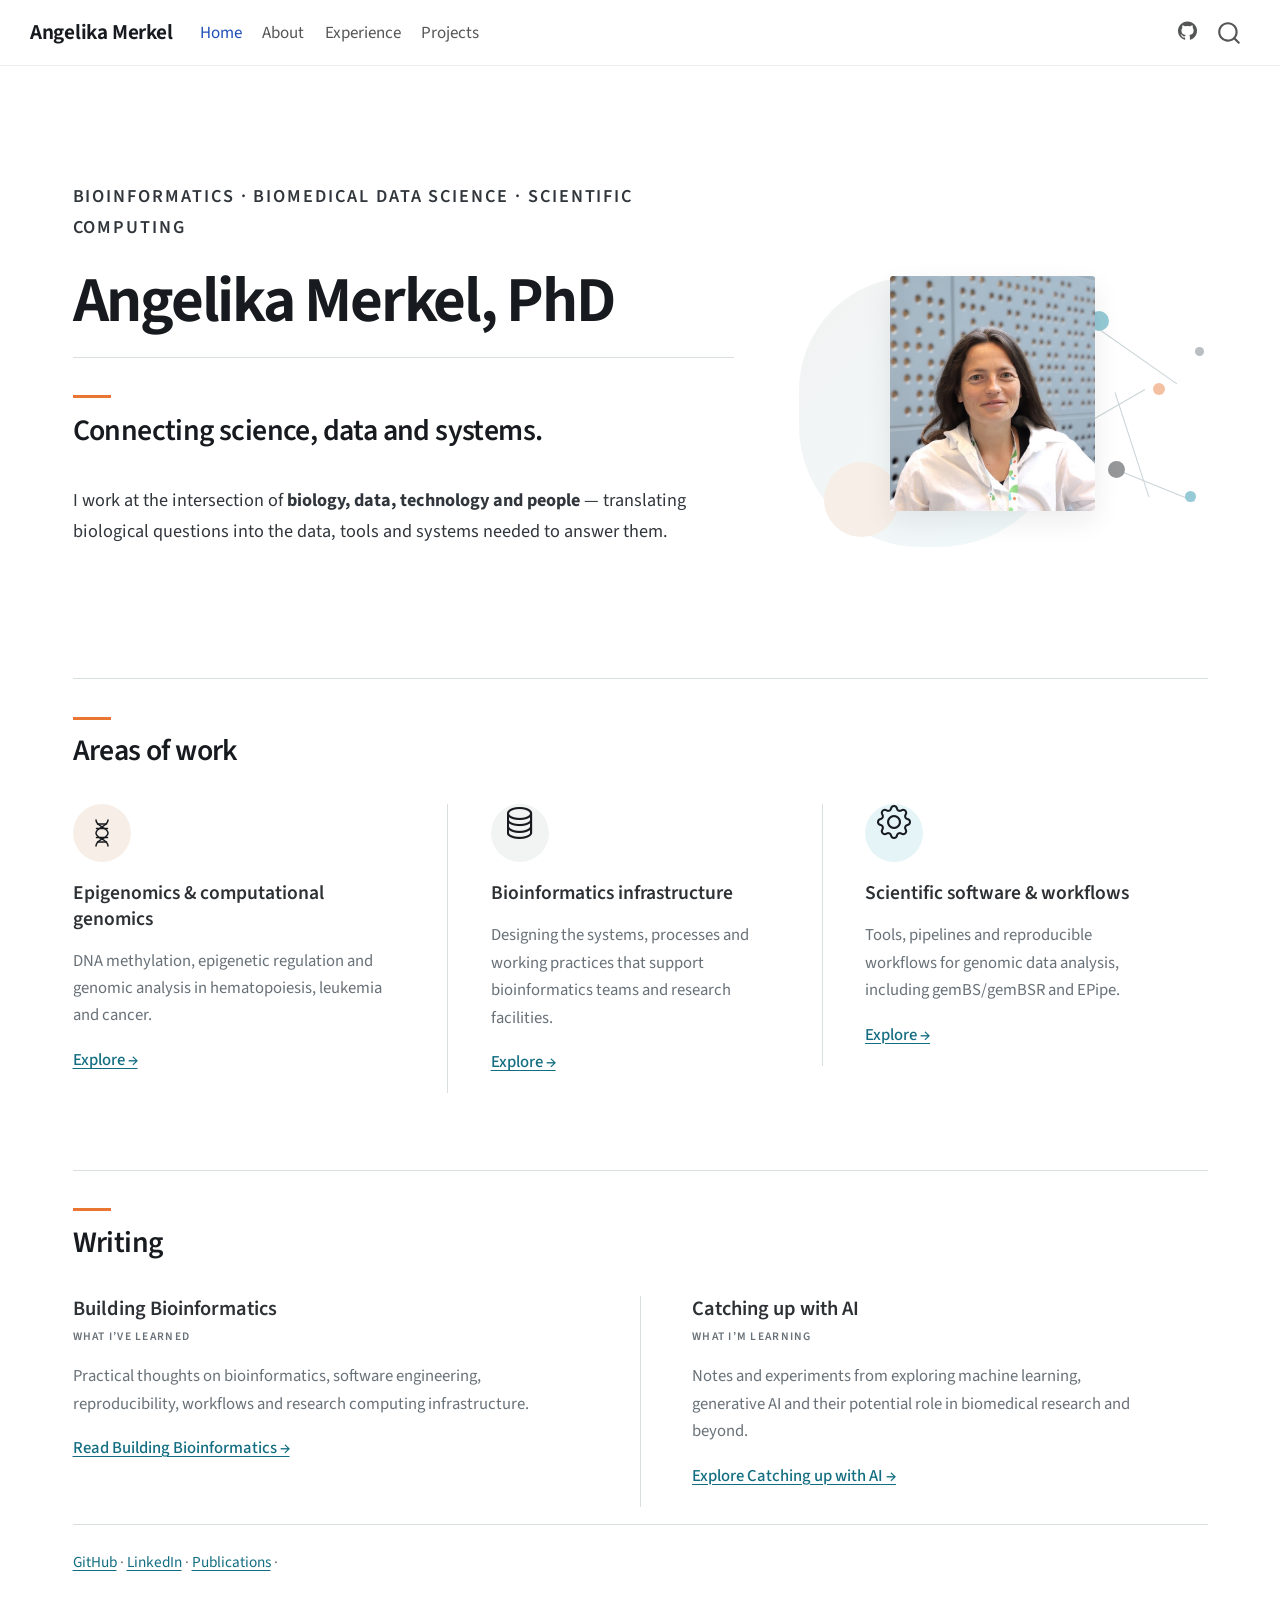
==== docs/index.html @ 3da9b352 "Publish v1.0 of personal website" ====
<!DOCTYPE html>
<html xmlns="http://www.w3.org/1999/xhtml" lang="en" xml:lang="en"><head>

<meta charset="utf-8">
<meta name="generator" content="quarto-1.7.32">

<meta name="viewport" content="width=device-width, initial-scale=1.0, user-scalable=yes">


<title>Angelika Merkel</title>
<style>
code{white-space: pre-wrap;}
span.smallcaps{font-variant: small-caps;}
div.columns{display: flex; gap: min(4vw, 1.5em);}
div.column{flex: auto; overflow-x: auto;}
div.hanging-indent{margin-left: 1.5em; text-indent: -1.5em;}
ul.task-list{list-style: none;}
ul.task-list li input[type="checkbox"] {
  width: 0.8em;
  margin: 0 0.8em 0.2em -1em; /* quarto-specific, see https://github.com/quarto-dev/quarto-cli/issues/4556 */ 
  vertical-align: middle;
}
</style>


<script src="site_libs/quarto-nav/quarto-nav.js"></script>
<script src="site_libs/quarto-nav/headroom.min.js"></script>
<script src="site_libs/clipboard/clipboard.min.js"></script>
<script src="site_libs/quarto-search/autocomplete.umd.js"></script>
<script src="site_libs/quarto-search/fuse.min.js"></script>
<script src="site_libs/quarto-search/quarto-search.js"></script>
<meta name="quarto:offset" content="./">
<script src="site_libs/quarto-html/quarto.js" type="module"></script>
<script src="site_libs/quarto-html/tabsets/tabsets.js" type="module"></script>
<script src="site_libs/quarto-html/popper.min.js"></script>
<script src="site_libs/quarto-html/tippy.umd.min.js"></script>
<script src="site_libs/quarto-html/anchor.min.js"></script>
<link href="site_libs/quarto-html/tippy.css" rel="stylesheet">
<link href="site_libs/quarto-html/quarto-syntax-highlighting-37eea08aefeeee20ff55810ff984fec1.css" rel="stylesheet" id="quarto-text-highlighting-styles">
<script src="site_libs/bootstrap/bootstrap.min.js"></script>
<link href="site_libs/bootstrap/bootstrap-icons.css" rel="stylesheet">
<link href="site_libs/bootstrap/bootstrap-92d2792728d3f4bf89524dcc0433e7d3.min.css" rel="stylesheet" append-hash="true" id="quarto-bootstrap" data-mode="light">
<script id="quarto-search-options" type="application/json">{
  "location": "navbar",
  "copy-button": false,
  "collapse-after": 3,
  "panel-placement": "end",
  "type": "overlay",
  "limit": 50,
  "keyboard-shortcut": [
    "f",
    "/",
    "s"
  ],
  "show-item-context": false,
  "language": {
    "search-no-results-text": "No results",
    "search-matching-documents-text": "matching documents",
    "search-copy-link-title": "Copy link to search",
    "search-hide-matches-text": "Hide additional matches",
    "search-more-match-text": "more match in this document",
    "search-more-matches-text": "more matches in this document",
    "search-clear-button-title": "Clear",
    "search-text-placeholder": "",
    "search-detached-cancel-button-title": "Cancel",
    "search-submit-button-title": "Submit",
    "search-label": "Search"
  }
}</script>
<link rel="stylesheet" href="https://cdn.jsdelivr.net/npm/bootstrap-icons@1.11.3/font/bootstrap-icons.min.css">


<link rel="stylesheet" href="assets/styles.css">
</head>

<body class="nav-fixed quarto-light">

<div id="quarto-search-results"></div>
  <header id="quarto-header" class="headroom fixed-top">
    <nav class="navbar navbar-expand-lg " data-bs-theme="dark">
      <div class="navbar-container container-fluid">
      <div class="navbar-brand-container mx-auto">
    <a class="navbar-brand" href="./index.html">
    <span class="navbar-title">Angelika Merkel</span>
    </a>
  </div>
            <div id="quarto-search" class="" title="Search"></div>
          <button class="navbar-toggler" type="button" data-bs-toggle="collapse" data-bs-target="#navbarCollapse" aria-controls="navbarCollapse" role="menu" aria-expanded="false" aria-label="Toggle navigation" onclick="if (window.quartoToggleHeadroom) { window.quartoToggleHeadroom(); }">
  <span class="navbar-toggler-icon"></span>
</button>
          <div class="collapse navbar-collapse" id="navbarCollapse">
            <ul class="navbar-nav navbar-nav-scroll me-auto">
  <li class="nav-item">
    <a class="nav-link active" href="./index.html" aria-current="page"> 
<span class="menu-text">Home</span></a>
  </li>  
  <li class="nav-item">
    <a class="nav-link" href="./about.html"> 
<span class="menu-text">About</span></a>
  </li>  
  <li class="nav-item">
    <a class="nav-link" href="./experience.html"> 
<span class="menu-text">Experience</span></a>
  </li>  
  <li class="nav-item">
    <a class="nav-link" href="./projects.html"> 
<span class="menu-text">Projects</span></a>
  </li>  
</ul>
            <ul class="navbar-nav navbar-nav-scroll ms-auto">
  <li class="nav-item compact">
    <a class="nav-link" href="https://github.com/angemerkel"> <i class="bi bi-github" role="img" aria-label="GitHub">
</i> 
<span class="menu-text"></span></a>
  </li>  
</ul>
          </div> <!-- /navcollapse -->
            <div class="quarto-navbar-tools">
</div>
      </div> <!-- /container-fluid -->
    </nav>
</header>
<!-- content -->
<div id="quarto-content" class="quarto-container page-columns page-rows-contents page-layout-full page-navbar">
<!-- sidebar -->
<!-- margin-sidebar -->
    
<!-- main -->
<main class="content page-columns page-full column-body" id="quarto-document-content"><header id="title-block-header" class="quarto-title-block"></header>




<div class="column-page">
<div class="hero">
<div class="hero-content">
<div class="hero-eyebrow">
<p>BIOINFORMATICS · BIOMEDICAL DATA SCIENCE · SCIENTIFIC COMPUTING</p>
</div>
<section id="angelika-merkel-phd" class="level1">
<h1>Angelika Merkel, PhD</h1>
<section id="connecting-science-data-and-systems." class="level2">
<h2 class="anchored" data-anchor-id="connecting-science-data-and-systems.">Connecting science, data and systems.</h2>
<p>I work at the intersection of <strong>biology, data, technology and people</strong> — translating biological questions into the data, tools and systems needed to answer them.</p>
</section>
</section>
</div>
<div class="hero-visual">
<p><img src="assets/portrait.jpg" class="hero-portrait" alt="Portrait of Angelika Merkel"></p>
<div class="network-visual" aria-hidden="true">
<p><span class="network-line line-1"></span> <span class="network-line line-2"></span> <span class="network-line line-3"></span> <span class="network-line line-4"></span></p>
<p><span class="network-node node-1"></span> <span class="network-node node-2"></span> <span class="network-node node-3"></span> <span class="network-node node-4"></span> <span class="network-node node-5"></span> <span class="network-node node-6"></span></p>
</div>
</div>
</div>
<section id="areas-of-work" class="level2">
<h2 class="anchored" data-anchor-id="areas-of-work">Areas of work</h2>
<div class="columns">
<div class="column area-of-work area-science" style="width:33%;">
<div class="area-icon">
<svg viewbox="0 0 64 64" aria-hidden="true">
<path d="M20 6 C20 20, 44 20, 44 32 C44 44, 20 44, 20 58"></path> <path d="M44 6 C44 20, 20 20, 20 32 C20 44, 44 44, 44 58"></path> <line x1="23" y1="14" x2="41" y2="14"></line> <line x1="21" y1="23" x2="43" y2="23"></line> <line x1="21" y1="41" x2="43" y2="41"></line> <line x1="23" y1="50" x2="41" y2="50"></line>
</svg>
</div>
<section id="epigenomics-computational-genomics" class="level3">
<h3 class="anchored" data-anchor-id="epigenomics-computational-genomics">Epigenomics &amp; computational genomics</h3>
<p>DNA methylation, epigenetic regulation and genomic analysis in hematopoiesis, leukemia and cancer.</p>
<p><a href="./projects.html">Explore →</a></p>
</section>
</div><div class="column area-of-work area-data" style="width:33%;">
<div class="area-icon">
<p><i class="bi bi-database" aria-hidden="true"></i></p>
</div>
<section id="bioinformatics-infrastructure" class="level3">
<h3 class="anchored" data-anchor-id="bioinformatics-infrastructure">Bioinformatics infrastructure</h3>
<p>Designing the systems, processes and working practices that support bioinformatics teams and research facilities.</p>
<p><a href="./projects.html">Explore →</a></p>
</section>
</div><div class="column area-of-work area-systems" style="width:33%;">
<div class="area-icon">
<p><i class="bi bi-gear" aria-hidden="true"></i></p>
</div>
<section id="scientific-software-workflows" class="level3">
<h3 class="anchored" data-anchor-id="scientific-software-workflows">Scientific software &amp; workflows</h3>
<p>Tools, pipelines and reproducible workflows for genomic data analysis, including gemBS/gemBSR and EPipe.</p>
<p><a href="./projects.html">Explore →</a></p>
</section>
</div>
</div>
</section>
<section id="writing" class="level2">
<h2 class="anchored" data-anchor-id="writing">Writing</h2>
<div class="columns">
<div class="column writing-item" style="width:50%;">
<section id="building-bioinformatics" class="level3">
<h3 class="anchored" data-anchor-id="building-bioinformatics">Building Bioinformatics</h3>
<p><span class="writing-label">WHAT I’VE LEARNED</span></p>
<p>Practical thoughts on bioinformatics, software engineering, reproducibility, workflows and research computing infrastructure.</p>
<p><a href="https://angemerkel.github.io/building-bioinformatics/">Read Building Bioinformatics →</a></p>
</section>
</div><div class="column writing-item" style="width:50%;">
<section id="catching-up-with-ai" class="level3">
<h3 class="anchored" data-anchor-id="catching-up-with-ai">Catching up with AI</h3>
<p><span class="writing-label">WHAT I’M LEARNING</span></p>
<p>Notes and experiments from exploring machine learning, generative AI and their potential role in biomedical research and beyond.</p>
<p><a href="https://angemerkel.github.io/catching-up-with-ai/">Explore Catching up with AI →</a></p>
</section>
</div>
</div>
<div class="site-links">
<p><a href="https://github.com/angemerkel">GitHub</a> · <a href="https://www.linkedin.com/in/angelika-merkel-05813085/">LinkedIn</a> · <a href="https://orcid.org/0000-0001-5164-6803">Publications</a> ·</p>
</div>
</section>
</div>



</main> <!-- /main -->
<script id="quarto-html-after-body" type="application/javascript">
  window.document.addEventListener("DOMContentLoaded", function (event) {
    const icon = "";
    const anchorJS = new window.AnchorJS();
    anchorJS.options = {
      placement: 'right',
      icon: icon
    };
    anchorJS.add('.anchored');
    const isCodeAnnotation = (el) => {
      for (const clz of el.classList) {
        if (clz.startsWith('code-annotation-')) {                     
          return true;
        }
      }
      return false;
    }
    const onCopySuccess = function(e) {
      // button target
      const button = e.trigger;
      // don't keep focus
      button.blur();
      // flash "checked"
      button.classList.add('code-copy-button-checked');
      var currentTitle = button.getAttribute("title");
      button.setAttribute("title", "Copied!");
      let tooltip;
      if (window.bootstrap) {
        button.setAttribute("data-bs-toggle", "tooltip");
        button.setAttribute("data-bs-placement", "left");
        button.setAttribute("data-bs-title", "Copied!");
        tooltip = new bootstrap.Tooltip(button, 
          { trigger: "manual", 
            customClass: "code-copy-button-tooltip",
            offset: [0, -8]});
        tooltip.show();    
      }
      setTimeout(function() {
        if (tooltip) {
          tooltip.hide();
          button.removeAttribute("data-bs-title");
          button.removeAttribute("data-bs-toggle");
          button.removeAttribute("data-bs-placement");
        }
        button.setAttribute("title", currentTitle);
        button.classList.remove('code-copy-button-checked');
      }, 1000);
      // clear code selection
      e.clearSelection();
    }
    const getTextToCopy = function(trigger) {
        const codeEl = trigger.previousElementSibling.cloneNode(true);
        for (const childEl of codeEl.children) {
          if (isCodeAnnotation(childEl)) {
            childEl.remove();
          }
        }
        return codeEl.innerText;
    }
    const clipboard = new window.ClipboardJS('.code-copy-button:not([data-in-quarto-modal])', {
      text: getTextToCopy
    });
    clipboard.on('success', onCopySuccess);
    if (window.document.getElementById('quarto-embedded-source-code-modal')) {
      const clipboardModal = new window.ClipboardJS('.code-copy-button[data-in-quarto-modal]', {
        text: getTextToCopy,
        container: window.document.getElementById('quarto-embedded-source-code-modal')
      });
      clipboardModal.on('success', onCopySuccess);
    }
      var localhostRegex = new RegExp(/^(?:http|https):\/\/localhost\:?[0-9]*\//);
      var mailtoRegex = new RegExp(/^mailto:/);
        var filterRegex = new RegExp('/' + window.location.host + '/');
      var isInternal = (href) => {
          return filterRegex.test(href) || localhostRegex.test(href) || mailtoRegex.test(href);
      }
      // Inspect non-navigation links and adorn them if external
     var links = window.document.querySelectorAll('a[href]:not(.nav-link):not(.navbar-brand):not(.toc-action):not(.sidebar-link):not(.sidebar-item-toggle):not(.pagination-link):not(.no-external):not([aria-hidden]):not(.dropdown-item):not(.quarto-navigation-tool):not(.about-link)');
      for (var i=0; i<links.length; i++) {
        const link = links[i];
        if (!isInternal(link.href)) {
          // undo the damage that might have been done by quarto-nav.js in the case of
          // links that we want to consider external
          if (link.dataset.originalHref !== undefined) {
            link.href = link.dataset.originalHref;
          }
        }
      }
    function tippyHover(el, contentFn, onTriggerFn, onUntriggerFn) {
      const config = {
        allowHTML: true,
        maxWidth: 500,
        delay: 100,
        arrow: false,
        appendTo: function(el) {
            return el.parentElement;
        },
        interactive: true,
        interactiveBorder: 10,
        theme: 'quarto',
        placement: 'bottom-start',
      };
      if (contentFn) {
        config.content = contentFn;
      }
      if (onTriggerFn) {
        config.onTrigger = onTriggerFn;
      }
      if (onUntriggerFn) {
        config.onUntrigger = onUntriggerFn;
      }
      window.tippy(el, config); 
    }
    const noterefs = window.document.querySelectorAll('a[role="doc-noteref"]');
    for (var i=0; i<noterefs.length; i++) {
      const ref = noterefs[i];
      tippyHover(ref, function() {
        // use id or data attribute instead here
        let href = ref.getAttribute('data-footnote-href') || ref.getAttribute('href');
        try { href = new URL(href).hash; } catch {}
        const id = href.replace(/^#\/?/, "");
        const note = window.document.getElementById(id);
        if (note) {
          return note.innerHTML;
        } else {
          return "";
        }
      });
    }
    const xrefs = window.document.querySelectorAll('a.quarto-xref');
    const processXRef = (id, note) => {
      // Strip column container classes
      const stripColumnClz = (el) => {
        el.classList.remove("page-full", "page-columns");
        if (el.children) {
          for (const child of el.children) {
            stripColumnClz(child);
          }
        }
      }
      stripColumnClz(note)
      if (id === null || id.startsWith('sec-')) {
        // Special case sections, only their first couple elements
        const container = document.createElement("div");
        if (note.children && note.children.length > 2) {
          container.appendChild(note.children[0].cloneNode(true));
          for (let i = 1; i < note.children.length; i++) {
            const child = note.children[i];
            if (child.tagName === "P" && child.innerText === "") {
              continue;
            } else {
              container.appendChild(child.cloneNode(true));
              break;
            }
          }
          if (window.Quarto?.typesetMath) {
            window.Quarto.typesetMath(container);
          }
          return container.innerHTML
        } else {
          if (window.Quarto?.typesetMath) {
            window.Quarto.typesetMath(note);
          }
          return note.innerHTML;
        }
      } else {
        // Remove any anchor links if they are present
        const anchorLink = note.querySelector('a.anchorjs-link');
        if (anchorLink) {
          anchorLink.remove();
        }
        if (window.Quarto?.typesetMath) {
          window.Quarto.typesetMath(note);
        }
        if (note.classList.contains("callout")) {
          return note.outerHTML;
        } else {
          return note.innerHTML;
        }
      }
    }
    for (var i=0; i<xrefs.length; i++) {
      const xref = xrefs[i];
      tippyHover(xref, undefined, function(instance) {
        instance.disable();
        let url = xref.getAttribute('href');
        let hash = undefined; 
        if (url.startsWith('#')) {
          hash = url;
        } else {
          try { hash = new URL(url).hash; } catch {}
        }
        if (hash) {
          const id = hash.replace(/^#\/?/, "");
          const note = window.document.getElementById(id);
          if (note !== null) {
            try {
              const html = processXRef(id, note.cloneNode(true));
              instance.setContent(html);
            } finally {
              instance.enable();
              instance.show();
            }
          } else {
            // See if we can fetch this
            fetch(url.split('#')[0])
            .then(res => res.text())
            .then(html => {
              const parser = new DOMParser();
              const htmlDoc = parser.parseFromString(html, "text/html");
              const note = htmlDoc.getElementById(id);
              if (note !== null) {
                const html = processXRef(id, note);
                instance.setContent(html);
              } 
            }).finally(() => {
              instance.enable();
              instance.show();
            });
          }
        } else {
          // See if we can fetch a full url (with no hash to target)
          // This is a special case and we should probably do some content thinning / targeting
          fetch(url)
          .then(res => res.text())
          .then(html => {
            const parser = new DOMParser();
            const htmlDoc = parser.parseFromString(html, "text/html");
            const note = htmlDoc.querySelector('main.content');
            if (note !== null) {
              // This should only happen for chapter cross references
              // (since there is no id in the URL)
              // remove the first header
              if (note.children.length > 0 && note.children[0].tagName === "HEADER") {
                note.children[0].remove();
              }
              const html = processXRef(null, note);
              instance.setContent(html);
            } 
          }).finally(() => {
            instance.enable();
            instance.show();
          });
        }
      }, function(instance) {
      });
    }
        let selectedAnnoteEl;
        const selectorForAnnotation = ( cell, annotation) => {
          let cellAttr = 'data-code-cell="' + cell + '"';
          let lineAttr = 'data-code-annotation="' +  annotation + '"';
          const selector = 'span[' + cellAttr + '][' + lineAttr + ']';
          return selector;
        }
        const selectCodeLines = (annoteEl) => {
          const doc = window.document;
          const targetCell = annoteEl.getAttribute("data-target-cell");
          const targetAnnotation = annoteEl.getAttribute("data-target-annotation");
          const annoteSpan = window.document.querySelector(selectorForAnnotation(targetCell, targetAnnotation));
          const lines = annoteSpan.getAttribute("data-code-lines").split(",");
          const lineIds = lines.map((line) => {
            return targetCell + "-" + line;
          })
          let top = null;
          let height = null;
          let parent = null;
          if (lineIds.length > 0) {
              //compute the position of the single el (top and bottom and make a div)
              const el = window.document.getElementById(lineIds[0]);
              top = el.offsetTop;
              height = el.offsetHeight;
              parent = el.parentElement.parentElement;
            if (lineIds.length > 1) {
              const lastEl = window.document.getElementById(lineIds[lineIds.length - 1]);
              const bottom = lastEl.offsetTop + lastEl.offsetHeight;
              height = bottom - top;
            }
            if (top !== null && height !== null && parent !== null) {
              // cook up a div (if necessary) and position it 
              let div = window.document.getElementById("code-annotation-line-highlight");
              if (div === null) {
                div = window.document.createElement("div");
                div.setAttribute("id", "code-annotation-line-highlight");
                div.style.position = 'absolute';
                parent.appendChild(div);
              }
              div.style.top = top - 2 + "px";
              div.style.height = height + 4 + "px";
              div.style.left = 0;
              let gutterDiv = window.document.getElementById("code-annotation-line-highlight-gutter");
              if (gutterDiv === null) {
                gutterDiv = window.document.createElement("div");
                gutterDiv.setAttribute("id", "code-annotation-line-highlight-gutter");
                gutterDiv.style.position = 'absolute';
                const codeCell = window.document.getElementById(targetCell);
                const gutter = codeCell.querySelector('.code-annotation-gutter');
                gutter.appendChild(gutterDiv);
              }
              gutterDiv.style.top = top - 2 + "px";
              gutterDiv.style.height = height + 4 + "px";
            }
            selectedAnnoteEl = annoteEl;
          }
        };
        const unselectCodeLines = () => {
          const elementsIds = ["code-annotation-line-highlight", "code-annotation-line-highlight-gutter"];
          elementsIds.forEach((elId) => {
            const div = window.document.getElementById(elId);
            if (div) {
              div.remove();
            }
          });
          selectedAnnoteEl = undefined;
        };
          // Handle positioning of the toggle
      window.addEventListener(
        "resize",
        throttle(() => {
          elRect = undefined;
          if (selectedAnnoteEl) {
            selectCodeLines(selectedAnnoteEl);
          }
        }, 10)
      );
      function throttle(fn, ms) {
      let throttle = false;
      let timer;
        return (...args) => {
          if(!throttle) { // first call gets through
              fn.apply(this, args);
              throttle = true;
          } else { // all the others get throttled
              if(timer) clearTimeout(timer); // cancel #2
              timer = setTimeout(() => {
                fn.apply(this, args);
                timer = throttle = false;
              }, ms);
          }
        };
      }
        // Attach click handler to the DT
        const annoteDls = window.document.querySelectorAll('dt[data-target-cell]');
        for (const annoteDlNode of annoteDls) {
          annoteDlNode.addEventListener('click', (event) => {
            const clickedEl = event.target;
            if (clickedEl !== selectedAnnoteEl) {
              unselectCodeLines();
              const activeEl = window.document.querySelector('dt[data-target-cell].code-annotation-active');
              if (activeEl) {
                activeEl.classList.remove('code-annotation-active');
              }
              selectCodeLines(clickedEl);
              clickedEl.classList.add('code-annotation-active');
            } else {
              // Unselect the line
              unselectCodeLines();
              clickedEl.classList.remove('code-annotation-active');
            }
          });
        }
    const findCites = (el) => {
      const parentEl = el.parentElement;
      if (parentEl) {
        const cites = parentEl.dataset.cites;
        if (cites) {
          return {
            el,
            cites: cites.split(' ')
          };
        } else {
          return findCites(el.parentElement)
        }
      } else {
        return undefined;
      }
    };
    var bibliorefs = window.document.querySelectorAll('a[role="doc-biblioref"]');
    for (var i=0; i<bibliorefs.length; i++) {
      const ref = bibliorefs[i];
      const citeInfo = findCites(ref);
      if (citeInfo) {
        tippyHover(citeInfo.el, function() {
          var popup = window.document.createElement('div');
          citeInfo.cites.forEach(function(cite) {
            var citeDiv = window.document.createElement('div');
            citeDiv.classList.add('hanging-indent');
            citeDiv.classList.add('csl-entry');
            var biblioDiv = window.document.getElementById('ref-' + cite);
            if (biblioDiv) {
              citeDiv.innerHTML = biblioDiv.innerHTML;
            }
            popup.appendChild(citeDiv);
          });
          return popup.innerHTML;
        });
      }
    }
  });
  </script>
</div> <!-- /content -->




</body></html>
---- docs/site_libs/quarto-html/tippy.css ----
.tippy-box[data-animation=fade][data-state=hidden]{opacity:0}[data-tippy-root]{max-width:calc(100vw - 10px)}.tippy-box{position:relative;background-color:#333;color:#fff;border-radius:4px;font-size:14px;line-height:1.4;white-space:normal;outline:0;transition-property:transform,visibility,opacity}.tippy-box[data-placement^=top]>.tippy-arrow{bottom:0}.tippy-box[data-placement^=top]>.tippy-arrow:before{bottom:-7px;left:0;border-width:8px 8px 0;border-top-color:initial;transform-origin:center top}.tippy-box[data-placement^=bottom]>.tippy-arrow{top:0}.tippy-box[data-placement^=bottom]>.tippy-arrow:before{top:-7px;left:0;border-width:0 8px 8px;border-bottom-color:initial;transform-origin:center bottom}.tippy-box[data-placement^=left]>.tippy-arrow{right:0}.tippy-box[data-placement^=left]>.tippy-arrow:before{border-width:8px 0 8px 8px;border-left-color:initial;right:-7px;transform-origin:center left}.tippy-box[data-placement^=right]>.tippy-arrow{left:0}.tippy-box[data-placement^=right]>.tippy-arrow:before{left:-7px;border-width:8px 8px 8px 0;border-right-color:initial;transform-origin:center right}.tippy-box[data-inertia][data-state=visible]{transition-timing-function:cubic-bezier(.54,1.5,.38,1.11)}.tippy-arrow{width:16px;height:16px;color:#333}.tippy-arrow:before{content:"";position:absolute;border-color:transparent;border-style:solid}.tippy-content{position:relative;padding:5px 9px;z-index:1}
---- docs/site_libs/quarto-html/quarto-syntax-highlighting-37eea08aefeeee20ff55810ff984fec1.css ----
/* quarto syntax highlight colors */
:root {
  --quarto-hl-ot-color: #003B4F;
  --quarto-hl-at-color: #657422;
  --quarto-hl-ss-color: #20794D;
  --quarto-hl-an-color: #5E5E5E;
  --quarto-hl-fu-color: #4758AB;
  --quarto-hl-st-color: #20794D;
  --quarto-hl-cf-color: #003B4F;
  --quarto-hl-op-color: #5E5E5E;
  --quarto-hl-er-color: #AD0000;
  --quarto-hl-bn-color: #AD0000;
  --quarto-hl-al-color: #AD0000;
  --quarto-hl-va-color: #111111;
  --quarto-hl-bu-color: inherit;
  --quarto-hl-ex-color: inherit;
  --quarto-hl-pp-color: #AD0000;
  --quarto-hl-in-color: #5E5E5E;
  --quarto-hl-vs-color: #20794D;
  --quarto-hl-wa-color: #5E5E5E;
  --quarto-hl-do-color: #5E5E5E;
  --quarto-hl-im-color: #00769E;
  --quarto-hl-ch-color: #20794D;
  --quarto-hl-dt-color: #AD0000;
  --quarto-hl-fl-color: #AD0000;
  --quarto-hl-co-color: #5E5E5E;
  --quarto-hl-cv-color: #5E5E5E;
  --quarto-hl-cn-color: #8f5902;
  --quarto-hl-sc-color: #5E5E5E;
  --quarto-hl-dv-color: #AD0000;
  --quarto-hl-kw-color: #003B4F;
}

/* other quarto variables */
:root {
  --quarto-font-monospace: SFMono-Regular, Menlo, Monaco, Consolas, "Liberation Mono", "Courier New", monospace;
}

/* syntax highlight based on Pandoc's rules */
pre > code.sourceCode > span {
  color: #003B4F;
}

code.sourceCode > span {
  color: #003B4F;
}

div.sourceCode,
div.sourceCode pre.sourceCode {
  color: #003B4F;
}

/* Normal */
code span {
  color: #003B4F;
}

/* Alert */
code span.al {
  color: #AD0000;
  font-style: inherit;
}

/* Annotation */
code span.an {
  color: #5E5E5E;
  font-style: inherit;
}

/* Attribute */
code span.at {
  color: #657422;
  font-style: inherit;
}

/* BaseN */
code span.bn {
  color: #AD0000;
  font-style: inherit;
}

/* BuiltIn */
code span.bu {
  font-style: inherit;
}

/* ControlFlow */
code span.cf {
  color: #003B4F;
  font-weight: bold;
  font-style: inherit;
}

/* Char */
code span.ch {
  color: #20794D;
  font-style: inherit;
}

/* Constant */
code span.cn {
  color: #8f5902;
  font-style: inherit;
}

/* Comment */
code span.co {
  color: #5E5E5E;
  font-style: inherit;
}

/* CommentVar */
code span.cv {
  color: #5E5E5E;
  font-style: italic;
}

/* Documentation */
code span.do {
  color: #5E5E5E;
  font-style: italic;
}

/* DataType */
code span.dt {
  color: #AD0000;
  font-style: inherit;
}

/* DecVal */
code span.dv {
  color: #AD0000;
  font-style: inherit;
}

/* Error */
code span.er {
  color: #AD0000;
  font-style: inherit;
}

/* Extension */
code span.ex {
  font-style: inherit;
}

/* Float */
code span.fl {
  color: #AD0000;
  font-style: inherit;
}

/* Function */
code span.fu {
  color: #4758AB;
  font-style: inherit;
}

/* Import */
code span.im {
  color: #00769E;
  font-style: inherit;
}

/* Information */
code span.in {
  color: #5E5E5E;
  font-style: inherit;
}

/* Keyword */
code span.kw {
  color: #003B4F;
  font-weight: bold;
  font-style: inherit;
}

/* Operator */
code span.op {
  color: #5E5E5E;
  font-style: inherit;
}

/* Other */
code span.ot {
  color: #003B4F;
  font-style: inherit;
}

/* Preprocessor */
code span.pp {
  color: #AD0000;
  font-style: inherit;
}

/* SpecialChar */
code span.sc {
  color: #5E5E5E;
  font-style: inherit;
}

/* SpecialString */
code span.ss {
  color: #20794D;
  font-style: inherit;
}

/* String */
code span.st {
  color: #20794D;
  font-style: inherit;
}

/* Variable */
code span.va {
  color: #111111;
  font-style: inherit;
}

/* VerbatimString */
code span.vs {
  color: #20794D;
  font-style: inherit;
}

/* Warning */
code span.wa {
  color: #5E5E5E;
  font-style: italic;
}

.prevent-inlining {
  content: "</";
}

/*# sourceMappingURL=27d3d809615f7771493d095567f04340.css.map */
---- docs/assets/styles.css ----
/* ============================================================
   Angelika Merkel — Personal website
   ============================================================ */


/* ------------------------------------------------------------
   Colour system
   ------------------------------------------------------------ */

:root {
  --am-black: #171b1f;
  --am-text: #30363b;
  --am-muted: #687178;

  --am-blue: #168ca5;
  --am-blue-dark: #126d80;
  --am-blue-soft: #e5f4f6;

  --am-beige: #e8d3bd;
  --am-beige-soft: #f7efe7;

  --am-grey: #dfe3e5;
  --am-grey-soft: #f2f3f3;

  --am-orange: #e87532;

  --am-line: #d9dee1;
  --am-white: #ffffff;
}


/* ------------------------------------------------------------
   Global
   ------------------------------------------------------------ */

body {
  color: var(--am-text);
  background: var(--am-white);

  font-size: 1rem;
  line-height: 1.65;
}

.column-page {
  max-width: 1180px;

  margin-left: auto;
  margin-right: auto;
}


/* ------------------------------------------------------------
   Links
   ------------------------------------------------------------ */

a {
  color: var(--am-blue-dark);

  text-decoration-thickness: 1px;
  text-underline-offset: 0.18em;
}

a:hover {
  color: var(--am-blue);
}


/* ============================================================
   Hero
   ============================================================ */

.hero {
  display: grid;

  grid-template-columns:
    minmax(0, 1.25fr)
    minmax(300px, 0.75fr);

  gap: 4.5rem;

  align-items: center;

  padding: 4rem 0 3.25rem;
}


/* ------------------------------------------------------------
   Hero text
   ------------------------------------------------------------ */

.hero-content {
  max-width: 700px;
}

.hero-eyebrow {
  color: var(--am-muted);

  font-size: 0.76rem;
  font-weight: 600;
  letter-spacing: 0.15em;

  margin-bottom: 1.5rem;
}

.hero-content h1 {
  color: var(--am-black);

  font-size: clamp(2.7rem, 5vw, 4.3rem);
  font-weight: 650;
  line-height: 1.04;
  letter-spacing: -0.035em;

  margin: 0 0 1.3rem;
}

.hero-content h2 {
  max-width: 650px;

  color: var(--am-text);

  font-size: clamp(1.45rem, 2.4vw, 1.9rem);
  font-weight: 500;
  line-height: 1.3;
  letter-spacing: -0.015em;

  margin: 0 0 1.5rem;
}


/* Orange accent before positioning statement */

.hero-content h2::before {
  content: "";

  display: block;

  width: 32px;
  height: 3px;

  margin-bottom: 0.85rem;

  background: var(--am-orange);
}


.hero-content p {
  max-width: 650px;

  color: var(--am-text);

  font-size: 1.07rem;
  line-height: 1.7;

  margin: 0;
}


/* ============================================================
   Hero portrait and scientific visual
   ============================================================ */

.hero-visual {
  position: relative;

  min-height: 310px;

  display: flex;
  align-items: center;
  justify-content: center;

  transform: translateX(-1rem);
}


/* ------------------------------------------------------------
   Portrait
   ------------------------------------------------------------ */

.hero-portrait {
  position: relative;
  z-index: 3;

  width: 205px;
  height: 235px;

  object-fit: cover;
  object-position: center 32%;

  border-radius: 3px;

  box-shadow:
    0 10px 28px rgba(23, 27, 31, 0.08);
}


/* ------------------------------------------------------------
   Abstract scientific network
   ------------------------------------------------------------ */

.network-visual {
  position: absolute;
  z-index: 1;

  width: 320px;
  height: 300px;

  right: -20px;
  top: 10px;

  opacity: 0.45;
}


/* Network nodes */

.network-node {
  position: absolute;

  width: 14px;
  height: 14px;

  border-radius: 50%;

  background: var(--am-blue);
}

.node-1 {
  top: 18%;
  left: 62%;

  width: 20px;
  height: 20px;

  background: var(--am-blue);
}

.node-2 {
  top: 42%;
  left: 82%;

  width: 12px;
  height: 12px;

  background: var(--am-orange);
}

.node-3 {
  top: 68%;
  left: 68%;

  width: 17px;
  height: 17px;

  background: var(--am-black);
}

.node-4 {
  top: 30%;
  left: 95%;

  width: 9px;
  height: 9px;

  background: var(--am-muted);
}

.node-5 {
  top: 78%;
  left: 92%;

  width: 11px;
  height: 11px;

  background: var(--am-blue);
}

.node-6 {
  top: 56%;
  left: 52%;

  width: 8px;
  height: 8px;

  background: var(--am-muted);
}


/* Network connections */

.network-line {
  position: absolute;

  height: 1px;

  background: #8ca1a8;

  transform-origin: left center;
}

.line-1 {
  width: 100px;

  top: 23%;
  left: 64%;

  transform: rotate(35deg);
}

.line-2 {
  width: 110px;

  top: 45%;
  left: 70%;

  transform: rotate(72deg);
}

.line-3 {
  width: 90px;

  top: 59%;
  left: 55%;

  transform: rotate(-30deg);
}

.line-4 {
  width: 90px;

  top: 70%;
  left: 69%;

  transform: rotate(22deg);
}


/* Soft background shape behind portrait */

.hero-visual::before {
  content: "";

  position: absolute;
  z-index: 0;

  width: 270px;
  height: 270px;

  left: 5px;
  top: 30px;

  border-radius: 45% 55% 52% 48%;

  background:
    linear-gradient(
      135deg,
      var(--am-grey-soft),
      rgba(229, 244, 246, 0.55)
    );
}


/* Small warm accent */

.hero-visual::after {
  content: "";

  position: absolute;
  z-index: 1;

  width: 75px;
  height: 75px;

  left: 30px;
  bottom: 20px;

  border-radius: 50%;

  background: var(--am-beige-soft);
}


/* ============================================================
   Main sections
   ============================================================ */

section.level2 {
  margin-top: 0;
  margin-bottom: 4.5rem;

  padding-top: 2.2rem;

  border-top: 1px solid var(--am-line);
}

section.level2 > h2 {
  color: var(--am-black);

  font-size: 1.75rem;
  font-weight: 600;
  letter-spacing: -0.02em;

  border: 0;

  padding: 0;
  margin: 0 0 2rem;
}


/* Orange section marker */

section.level2 > h2::before {
  content: "";

  display: block;

  width: 38px;
  height: 3px;

  margin-bottom: 0.8rem;

  background: var(--am-orange);
}


/* ============================================================
   Areas of work
   ============================================================ */

.area-of-work {
  min-height: 250px;

  padding-right: 2.5rem;
}

.area-of-work + .area-of-work {
  padding-left: 2.5rem;

  border-left: 1px solid var(--am-line);
}


/* ------------------------------------------------------------
   Area icons
   ------------------------------------------------------------ */

.area-icon {
  width: 58px;
  height: 58px;

  display: flex;
  align-items: center;
  justify-content: center;

  margin-bottom: 1.15rem;

  border-radius: 50%;
}

.area-science .area-icon {
  background: var(--am-beige-soft);
}

.area-data .area-icon {
  background: var(--am-grey-soft);
}

.area-systems .area-icon {
  background: var(--am-blue-soft);
}


/* DNA */

.area-icon svg {
  width: 32px;
  height: 32px;

  fill: none;

  stroke: var(--am-black);
  stroke-width: 3;
  stroke-linecap: round;
  stroke-linejoin: round;
}


/* Bootstrap icons */

.area-icon i {
  color: var(--am-black);

  font-size: 2rem;
  line-height: 1;
}


/* ------------------------------------------------------------
   Area text
   ------------------------------------------------------------ */

.area-of-work h3 {
  color: var(--am-black);

  font-size: 1.15rem;
  font-weight: 600;
  line-height: 1.3;

  margin: 0 0 0.9rem;
}

.area-of-work p {
  color: var(--am-muted);

  font-size: 0.98rem;
  line-height: 1.65;
}

.area-of-work a {
  font-weight: 500;
}


/* ============================================================
   Writing
   ============================================================ */

.writing-item {
  min-height: 180px;

  padding-right: 3rem;
}

.writing-item + .writing-item {
  padding-left: 3rem;

  border-left: 1px solid var(--am-line);
}

.writing-item h3 {
  color: var(--am-black);

  font-size: 1.2rem;
  font-weight: 600;

  margin-top: 0;
  margin-bottom: 0.35rem;
}


/* Quieter secondary label */

.writing-label {
  display: block;

  color: var(--am-muted);

  font-size: 0.68rem;
  font-weight: 600;
  letter-spacing: 0.11em;

  margin-bottom: 0.9rem;
}

.writing-item p {
  color: var(--am-muted);

  font-size: 0.98rem;
  line-height: 1.65;
}

.writing-item a {
  font-weight: 500;
}


/* ============================================================
   Footer
   ============================================================ */

.site-links {
  margin-top: 1rem;

  padding-top: 1.5rem;
  padding-bottom: 2.5rem;

  border-top: 1px solid var(--am-line);

  color: var(--am-muted);

  font-size: 0.9rem;
}


/* ============================================================
   Navbar
   ============================================================ */

.navbar {
  background: rgba(255, 255, 255, 0.97);

  border-bottom: 1px solid #eceeef;
}

.navbar-brand {
  color: var(--am-black);

  font-weight: 650;
  letter-spacing: -0.01em;
}


/* ============================================================
   Tablet
   ============================================================ */

@media (max-width: 900px) {

  .hero {
    grid-template-columns: 1fr;

    gap: 2.5rem;

    padding-top: 3rem;
  }

  .hero-visual {
    min-height: 280px;

    justify-content: flex-start;

    transform: none;
  }

  .hero-portrait {
    margin-left: 2rem;
  }

  .network-visual {
    left: 130px;
    right: auto;
  }
}


/* ============================================================
   Mobile
   ============================================================ */

@media (max-width: 768px) {

  body {
    font-size: 0.98rem;
  }


  /* ----------------------------------------------------------
     Hero
     ---------------------------------------------------------- */

  .hero {
    padding: 2.5rem 0 3rem;
  }

  .hero-eyebrow {
    font-size: 0.68rem;
    letter-spacing: 0.12em;

    margin-bottom: 1.1rem;
  }

  .hero-content h1 {
    font-size: 2.6rem;
  }

  .hero-content h2 {
    font-size: 1.4rem;
  }

  .hero-content p {
    font-size: 1rem;
  }

  .hero-visual {
    min-height: 250px;
  }

  .hero-portrait {
    width: 170px;
    height: 195px;

    margin-left: 0;
  }

  .network-visual {
    width: 260px;
    height: 240px;

    left: 80px;

    opacity: 0.3;
  }


  /* ----------------------------------------------------------
     Sections
     ---------------------------------------------------------- */

  section.level2 {
    margin-bottom: 3.5rem;

    padding-top: 1.8rem;
  }

  section.level2 > h2 {
    font-size: 1.5rem;

    margin-bottom: 1.5rem;
  }


  /* ----------------------------------------------------------
     Areas of work
     ---------------------------------------------------------- */

  .area-of-work {
    min-height: auto;

    padding: 0;

    margin-bottom: 2.5rem;
  }

  .area-of-work + .area-of-work {
    padding-left: 0;

    border-left: 0;
  }


  /* ----------------------------------------------------------
     Writing
     ---------------------------------------------------------- */

  .writing-item {
    min-height: auto;

    padding: 0;

    margin-bottom: 2.5rem;
  }

  .writing-item + .writing-item {
    padding-left: 0;

    border-left: 0;
  }


  /* ----------------------------------------------------------
     Footer
     ---------------------------------------------------------- */

  .site-links {
    padding-bottom: 2rem;
  }
}
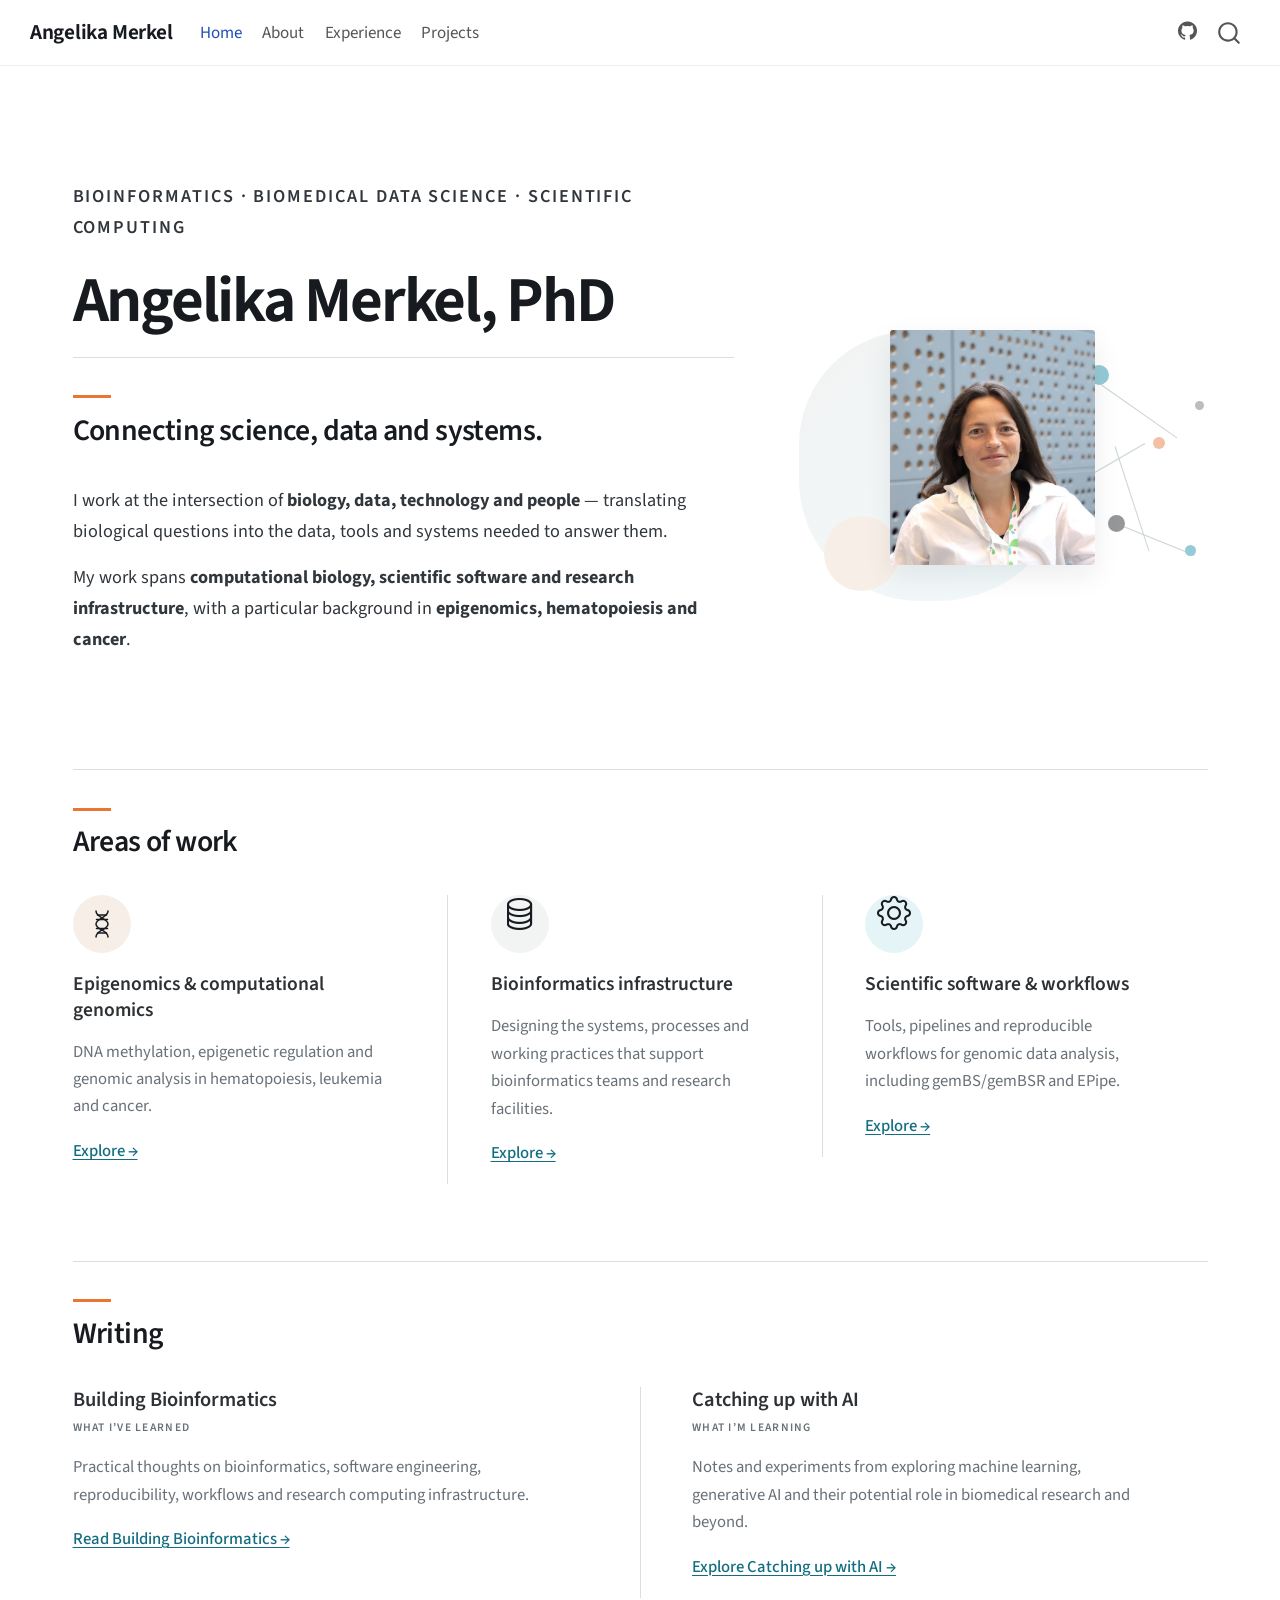
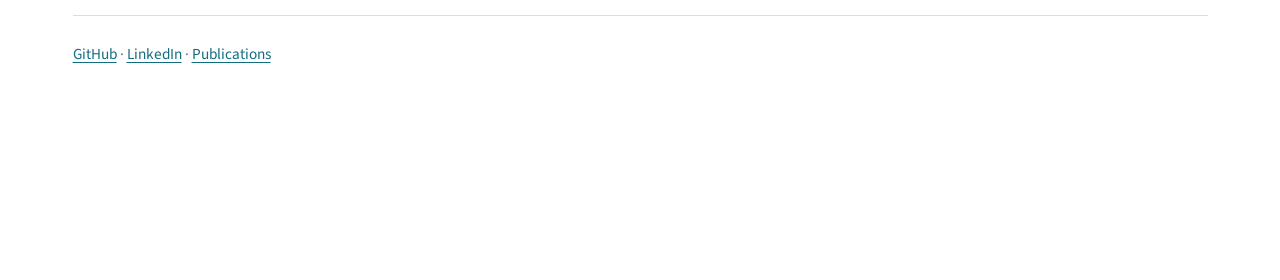
==== commit 01fd89df: "minor text and layout updates to index and about" ====
--- a/docs/index.html
+++ b/docs/index.html
@@ -142,6 +142,7 @@
 <section id="connecting-science-data-and-systems." class="level2">
 <h2 class="anchored" data-anchor-id="connecting-science-data-and-systems.">Connecting science, data and systems.</h2>
 <p>I work at the intersection of <strong>biology, data, technology and people</strong> — translating biological questions into the data, tools and systems needed to answer them.</p>
+<p>My work spans <strong>computational biology, scientific software and research infrastructure</strong>, with a particular background in <strong>epigenomics, hematopoiesis and cancer</strong>.</p>
 </section>
 </section>
 </div>
@@ -208,7 +209,7 @@
 </div>
 </div>
 <div class="site-links">
-<p><a href="https://github.com/angemerkel">GitHub</a> · <a href="https://www.linkedin.com/in/angelika-merkel-05813085/">LinkedIn</a> · <a href="https://orcid.org/0000-0001-5164-6803">Publications</a> ·</p>
+<p><a href="https://github.com/angemerkel">GitHub</a> · <a href="https://www.linkedin.com/in/angelika-merkel-05813085/">LinkedIn</a> · <a href="https://orcid.org/0000-0001-5164-6803">Publications</a></p>
 </div>
 </section>
 </div>
--- a/docs/assets/styles.css
+++ b/docs/assets/styles.css
@@ -80,7 +80,7 @@
 
   align-items: center;
 
-  padding: 4rem 0 3.25rem;
+  padding: 4rem 0 2.25rem;
 }
 
 
@@ -142,7 +142,6 @@
   background: var(--am-orange);
 }
 
-
 .hero-content p {
   max-width: 650px;
 
@@ -152,6 +151,13 @@
   line-height: 1.7;
 
   margin: 0;
+}
+
+
+/* Space between hero paragraphs */
+
+.hero-content p + p {
+  margin-top: 0.9rem;
 }
 
 
@@ -658,7 +664,11 @@
      ---------------------------------------------------------- */
 
   .hero {
-    padding: 2.5rem 0 3rem;
+    grid-template-columns: 1fr;
+
+    gap: 2rem;
+
+    padding: 2.5rem 0 2.25rem;
   }
 
   .hero-eyebrow {
@@ -763,4 +773,316 @@
   .site-links {
     padding-bottom: 2rem;
   }
+}
+
+
+/* ============================================================
+   About page
+   ============================================================ */
+
+.about-page {
+  max-width: 920px;
+  margin-left: auto;
+  margin-right: auto;
+}
+
+
+/* Page title */
+
+.about-page > h1 {
+  margin: 3rem 0 1.5rem;
+  color: var(--am-black);
+  font-size: 2.5rem;
+  font-weight: 650;
+  letter-spacing: -0.03em;
+}
+
+
+/* Introduction */
+
+.about-page > p {
+  margin-top: 0;
+  margin-bottom: 1.25rem;
+  line-height: 1.75;
+}
+
+
+/* Sections */
+
+.about-page section.level2 {
+  margin: 2.8rem 0 0;
+  padding-top: 1.8rem;
+  border-top: 1px solid var(--am-line);
+}
+
+.about-page section.level2 > h2 {
+  margin: 0 0 1.5rem;
+  font-size: 1.45rem;
+}
+
+
+/* Text within sections */
+
+.about-page section.level2 p {
+  margin-top: 0;
+  margin-bottom: 1.15rem;
+  line-height: 1.75;
+}
+
+.about-page section.level2 p:last-child {
+  margin-bottom: 0;
+}
+
+
+/* ============================================================
+   Experience page
+   ============================================================ */
+
+.experience-page {
+  max-width: 920px;
+  margin-left: auto;
+  margin-right: auto;
+}
+
+.experience-page > h1 {
+  margin-top: 3rem;
+  margin-bottom: 1.5rem;
+  color: var(--am-black);
+  font-size: 2.5rem;
+  font-weight: 650;
+  letter-spacing: -0.03em;
+}
+
+.experience-page > p {
+  font-size: 1.05rem;
+  line-height: 1.75;
+  margin-bottom: 3rem;
+}
+
+.experience-page section.level2 {
+  margin-bottom: 3.4rem;
+  padding-top: 1.8rem;
+}
+
+.experience-page section.level2 > h2 {
+  font-size: 1.45rem;
+  margin-bottom: 2rem;
+}
+
+.experience-entry {
+  position: relative;
+  margin-bottom: 3rem;
+  padding-left: 115px;
+}
+
+.experience-entry:last-child {
+  margin-bottom: 0;
+}
+
+.experience-period {
+  position: absolute;
+  left: 0;
+  top: 0.15rem;
+  width: 90px;
+  color: var(--am-muted);
+  font-size: 0.82rem;
+  font-weight: 600;
+  letter-spacing: 0.04em;
+}
+
+.experience-entry h3 {
+  margin-top: 0;
+  margin-bottom: 0.25rem;
+  color: var(--am-black);
+  font-size: 1.15rem;
+  font-weight: 600;
+}
+
+.experience-entry h3 + p {
+  margin-top: 0;
+}
+
+.experience-entry p {
+  line-height: 1.75;
+}
+
+@media (max-width: 768px) {
+
+  .experience-entry {
+    padding-left: 0;
+  }
+
+  .experience-period {
+    position: static;
+    display: block;
+    width: auto;
+    margin-bottom: 0.4rem;
+  }
+}
+
+
+/* ============================================================
+   Projects
+   ============================================================ */
+
+.projects-page {
+  max-width: 1100px;
+  margin-left: auto;
+  margin-right: auto;
+}
+
+
+/* Page heading ------------------------------------------------ */
+
+.projects-page > h1 {
+  margin-top: 3rem;
+  margin-bottom: 1.5rem;
+  color: var(--am-black);
+  font-size: 2.5rem;
+  font-weight: 650;
+  letter-spacing: -0.03em;
+}
+
+.projects-page > p {
+  max-width: 820px;
+  margin-bottom: 3.5rem;
+  font-size: 1.05rem;
+  line-height: 1.75;
+}
+
+
+/* Project sections -------------------------------------------- */
+
+.projects-page section.level2 {
+  margin-bottom: 4rem;
+  padding-top: 1.8rem;
+  border-top: 1px solid #e4e4e4;
+}
+
+.projects-page section.level2 > h2 {
+  position: relative;
+  margin-top: 0;
+  margin-bottom: 2.2rem;
+  padding-top: 0.8rem;
+  font-size: 1.45rem;
+  font-weight: 600;
+  color: var(--am-black);
+}
+
+.projects-page section.level2 > h2::before {
+  content: "";
+  position: absolute;
+  top: 0;
+  left: 0;
+  width: 38px;
+  height: 3px;
+  background: #d97a3a;
+}
+
+
+/* Project tracks ---------------------------------------------- */
+
+.project-track {
+  display: grid;
+  grid-template-columns: repeat(2, minmax(0, 1fr));
+  column-gap: 3.5rem;
+  row-gap: 3rem;
+}
+
+
+/* Software has more, smaller entries */
+
+.project-track-software {
+  grid-template-columns: repeat(2, minmax(0, 1fr));
+}
+
+
+/* Individual project ------------------------------------------ */
+
+.project-entry {
+  min-width: 0;
+  padding-right: 1rem;
+}
+
+.project-entry h3 {
+  margin-top: 0;
+  margin-bottom: 0.55rem;
+  color: var(--am-black);
+  font-size: 1.16rem;
+  font-weight: 600;
+  line-height: 1.3;
+}
+
+.project-entry p {
+  margin-top: 0.8rem;
+  margin-bottom: 0;
+  line-height: 1.7;
+}
+
+
+/* Small technical descriptor --------------------------------- */
+
+.project-tags {
+  margin-bottom: 1.15rem;
+  color: var(--am-muted);
+  font-size: 0.76rem;
+  font-weight: 600;
+  line-height: 1.5;
+  letter-spacing: 0.045em;
+  text-transform: uppercase;
+}
+
+
+/* Links ------------------------------------------------------- */
+
+.project-entry a {
+  display: inline-block;
+  margin-top: 0.8rem;
+  font-weight: 500;
+  text-decoration: none;
+}
+
+.project-entry a:hover {
+  text-decoration: underline;
+}
+
+
+/* Subtle separation between software entries ---------------- */
+
+.project-track-software .project-entry {
+  padding-bottom: 2rem;
+  border-bottom: 1px solid #ececec;
+}
+
+
+/* Responsive / horizontal project track ---------------------- */
+
+@media (max-width: 768px) {
+
+  .projects-page {
+    max-width: 100%;
+  }
+
+  .project-track,
+  .project-track-software {
+    display: flex;
+    gap: 1.5rem;
+
+    overflow-x: auto;
+    scroll-snap-type: x mandatory;
+
+    padding-bottom: 1rem;
+
+    scrollbar-width: thin;
+  }
+
+  .project-entry {
+    flex: 0 0 84%;
+    padding-right: 0.5rem;
+    scroll-snap-align: start;
+  }
+
+  .project-track-software .project-entry {
+    border-bottom: none;
+  }
 }
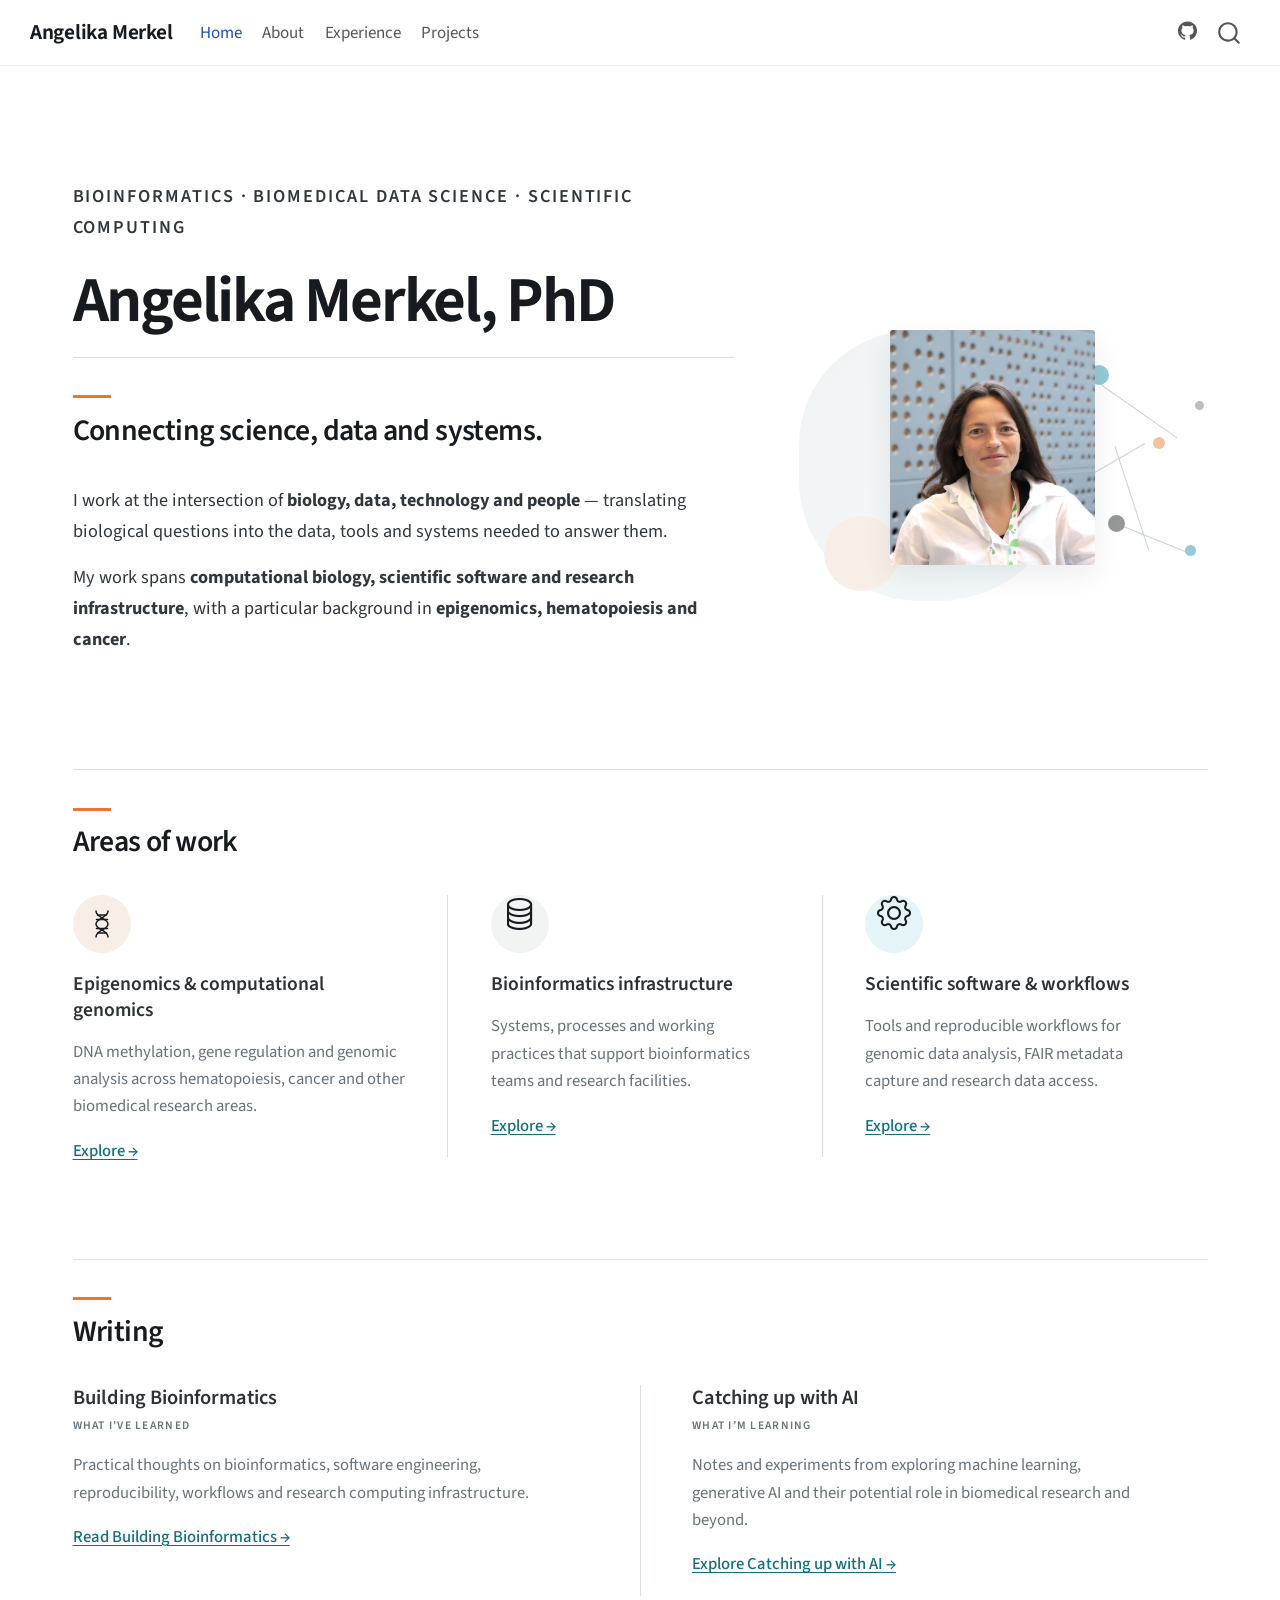
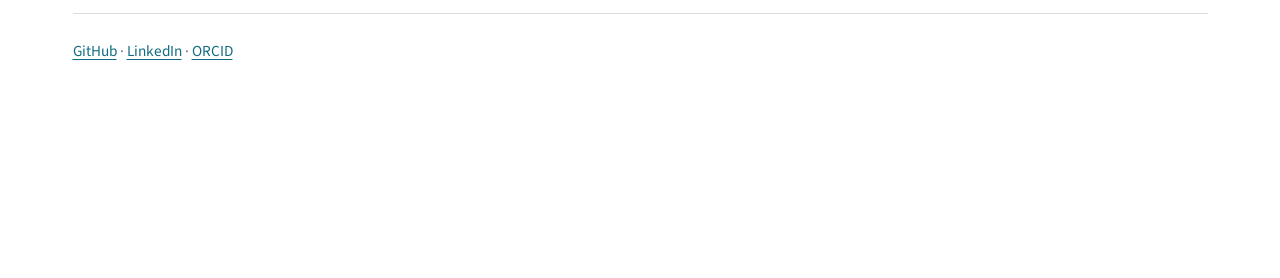
==== commit 201282b9: "minor text adjusts to about, experience and projects page. failed attempt to include visuals for eac" ====
--- a/docs/index.html
+++ b/docs/index.html
@@ -165,7 +165,7 @@
 </div>
 <section id="epigenomics-computational-genomics" class="level3">
 <h3 class="anchored" data-anchor-id="epigenomics-computational-genomics">Epigenomics &amp; computational genomics</h3>
-<p>DNA methylation, epigenetic regulation and genomic analysis in hematopoiesis, leukemia and cancer.</p>
+<p>DNA methylation, gene regulation and genomic analysis across hematopoiesis, cancer and other biomedical research areas.</p>
 <p><a href="./projects.html">Explore →</a></p>
 </section>
 </div><div class="column area-of-work area-data" style="width:33%;">
@@ -174,7 +174,7 @@
 </div>
 <section id="bioinformatics-infrastructure" class="level3">
 <h3 class="anchored" data-anchor-id="bioinformatics-infrastructure">Bioinformatics infrastructure</h3>
-<p>Designing the systems, processes and working practices that support bioinformatics teams and research facilities.</p>
+<p>Systems, processes and working practices that support bioinformatics teams and research facilities.</p>
 <p><a href="./projects.html">Explore →</a></p>
 </section>
 </div><div class="column area-of-work area-systems" style="width:33%;">
@@ -183,7 +183,7 @@
 </div>
 <section id="scientific-software-workflows" class="level3">
 <h3 class="anchored" data-anchor-id="scientific-software-workflows">Scientific software &amp; workflows</h3>
-<p>Tools, pipelines and reproducible workflows for genomic data analysis, including gemBS/gemBSR and EPipe.</p>
+<p>Tools and reproducible workflows for genomic data analysis, FAIR metadata capture and research data access.</p>
 <p><a href="./projects.html">Explore →</a></p>
 </section>
 </div>
@@ -209,7 +209,7 @@
 </div>
 </div>
 <div class="site-links">
-<p><a href="https://github.com/angemerkel">GitHub</a> · <a href="https://www.linkedin.com/in/angelika-merkel-05813085/">LinkedIn</a> · <a href="https://orcid.org/0000-0001-5164-6803">Publications</a></p>
+<p><a href="https://github.com/angemerkel">GitHub</a> · <a href="https://www.linkedin.com/in/angelika-merkel-05813085/">LinkedIn</a> · <a href="https://orcid.org/0000-0001-5164-6803">ORCID</a></p>
 </div>
 </section>
 </div>
--- a/docs/assets/styles.css
+++ b/docs/assets/styles.css
@@ -782,55 +782,206 @@
 
 .about-page {
   max-width: 920px;
+
   margin-left: auto;
   margin-right: auto;
 }
 
 
-/* Page title */
-
-.about-page > h1 {
-  margin: 3rem 0 1.5rem;
+/* ------------------------------------------------------------
+   About introduction
+   ------------------------------------------------------------ */
+
+.page-intro-with-visual {
+  margin-top: 2.5rem;
+  margin-bottom: 0;
+  padding-bottom: 1.5rem;
+}
+
+
+/* ------------------------------------------------------------
+   About title
+   ------------------------------------------------------------ */
+
+.about-page-title {
+  margin: 0 0 1rem;
+
   color: var(--am-black);
+
   font-size: 2.5rem;
   font-weight: 650;
+  line-height: 1.1;
   letter-spacing: -0.03em;
 }
 
-
-/* Introduction */
-
-.about-page > p {
-  margin-top: 0;
-  margin-bottom: 1.25rem;
-  line-height: 1.75;
-}
-
-
-/* Sections */
+.about-page-title::after {
+  content: "";
+
+  display: block;
+
+  width: 38px;
+  height: 3px;
+
+  margin-top: 0.75rem;
+
+  background: var(--am-orange);
+}
+
+
+/* ------------------------------------------------------------
+   About lead + illustration
+   ------------------------------------------------------------ */
+
+.about-intro-top {
+  display: grid;
+
+  grid-template-columns:
+    minmax(0, 1fr)
+    350px;
+
+  column-gap: 3rem;
+
+  align-items: center;
+
+  margin: 0 0 0.8rem;
+}
+
+.intro-lead {
+  min-width: 0;
+
+  margin: 0;
+}
+
+.intro-lead p {
+  margin: 0;
+
+  font-size: 1.05rem;
+  line-height: 1.7;
+}
+
+
+/* ------------------------------------------------------------
+   About illustration
+   ------------------------------------------------------------ */
+
+.about-intro-visual {
+  width: 350px;
+  max-width: 100%;
+
+  margin: 0;
+
+  pointer-events: none;
+  user-select: none;
+}
+
+.about-intro-visual img {
+  display: block;
+
+  width: 100%;
+  height: auto;
+
+  margin: 0;
+
+  opacity: 0.82;
+}
+
+
+/* ------------------------------------------------------------
+   Remaining introduction
+   ------------------------------------------------------------ */
+
+.about-intro-body {
+  margin: 0;
+}
+
+.about-intro-body p {
+  margin: 0 0 1rem;
+
+  line-height: 1.7;
+}
+
+.about-intro-body p:last-child {
+  margin-bottom: 0;
+}
+
+
+/* ------------------------------------------------------------
+   About sections
+   ------------------------------------------------------------ */
 
 .about-page section.level2 {
-  margin: 2.8rem 0 0;
-  padding-top: 1.8rem;
+  margin: 0;
+
+  padding-top: 1.45rem;
+  padding-bottom: 2rem;
+
   border-top: 1px solid var(--am-line);
 }
 
 .about-page section.level2 > h2 {
-  margin: 0 0 1.5rem;
+  margin: 0 0 1.1rem;
+
   font-size: 1.45rem;
 }
-
-
-/* Text within sections */
 
 .about-page section.level2 p {
   margin-top: 0;
-  margin-bottom: 1.15rem;
-  line-height: 1.75;
+  margin-bottom: 1rem;
+
+  line-height: 1.7;
 }
 
 .about-page section.level2 p:last-child {
   margin-bottom: 0;
+}
+
+
+/* ------------------------------------------------------------
+   About page — mobile
+   ------------------------------------------------------------ */
+
+@media (max-width: 768px) {
+
+  .about-page {
+    max-width: 100%;
+  }
+
+  .page-intro-with-visual {
+    margin-top: 2rem;
+    padding-bottom: 1.5rem;
+  }
+
+  .about-page-title {
+    margin-bottom: 1rem;
+  }
+
+  .about-intro-top {
+    grid-template-columns: 1fr;
+
+    row-gap: 1rem;
+
+    margin-bottom: 1rem;
+  }
+
+  .intro-lead {
+    width: 100%;
+  }
+
+  .intro-lead p {
+    font-size: 1rem;
+  }
+
+  .about-intro-visual {
+    width: min(300px, 80%);
+
+    margin-left: auto;
+    margin-right: auto;
+  }
+
+  .about-page section.level2 {
+    padding-top: 1.6rem;
+    padding-bottom: 2.2rem;
+  }
 }
 
 
@@ -847,7 +998,9 @@
 .experience-page > h1 {
   margin-top: 3rem;
   margin-bottom: 1.5rem;
+
   color: var(--am-black);
+
   font-size: 2.5rem;
   font-weight: 650;
   letter-spacing: -0.03em;
@@ -856,22 +1009,27 @@
 .experience-page > p {
   font-size: 1.05rem;
   line-height: 1.75;
+
   margin-bottom: 3rem;
 }
 
 .experience-page section.level2 {
   margin-bottom: 3.4rem;
+
   padding-top: 1.8rem;
 }
 
 .experience-page section.level2 > h2 {
   font-size: 1.45rem;
+
   margin-bottom: 2rem;
 }
 
 .experience-entry {
   position: relative;
+
   margin-bottom: 3rem;
+
   padding-left: 115px;
 }
 
@@ -881,10 +1039,14 @@
 
 .experience-period {
   position: absolute;
+
   left: 0;
   top: 0.15rem;
+
   width: 90px;
+
   color: var(--am-muted);
+
   font-size: 0.82rem;
   font-weight: 600;
   letter-spacing: 0.04em;
@@ -893,7 +1055,9 @@
 .experience-entry h3 {
   margin-top: 0;
   margin-bottom: 0.25rem;
+
   color: var(--am-black);
+
   font-size: 1.15rem;
   font-weight: 600;
 }
@@ -914,8 +1078,11 @@
 
   .experience-period {
     position: static;
+
     display: block;
+
     width: auto;
+
     margin-bottom: 0.4rem;
   }
 }
@@ -927,6 +1094,7 @@
 
 .projects-page {
   max-width: 1100px;
+
   margin-left: auto;
   margin-right: auto;
 }
@@ -937,7 +1105,9 @@
 .projects-page > h1 {
   margin-top: 3rem;
   margin-bottom: 1.5rem;
+
   color: var(--am-black);
+
   font-size: 2.5rem;
   font-weight: 650;
   letter-spacing: -0.03em;
@@ -945,7 +1115,9 @@
 
 .projects-page > p {
   max-width: 820px;
+
   margin-bottom: 3.5rem;
+
   font-size: 1.05rem;
   line-height: 1.75;
 }
@@ -955,28 +1127,38 @@
 
 .projects-page section.level2 {
   margin-bottom: 4rem;
+
   padding-top: 1.8rem;
+
   border-top: 1px solid #e4e4e4;
 }
 
 .projects-page section.level2 > h2 {
   position: relative;
+
   margin-top: 0;
   margin-bottom: 2.2rem;
+
   padding-top: 0.8rem;
+
   font-size: 1.45rem;
   font-weight: 600;
+
   color: var(--am-black);
 }
 
 .projects-page section.level2 > h2::before {
   content: "";
+
   position: absolute;
+
   top: 0;
   left: 0;
+
   width: 38px;
   height: 3px;
-  background: #d97a3a;
+
+  background: var(--am-orange);
 }
 
 
@@ -984,14 +1166,13 @@
 
 .project-track {
   display: grid;
+
   grid-template-columns: repeat(2, minmax(0, 1fr));
+
   column-gap: 3.5rem;
   row-gap: 3rem;
 }
 
-
-/* Software has more, smaller entries */
-
 .project-track-software {
   grid-template-columns: repeat(2, minmax(0, 1fr));
 }
@@ -1001,13 +1182,16 @@
 
 .project-entry {
   min-width: 0;
+
   padding-right: 1rem;
 }
 
 .project-entry h3 {
   margin-top: 0;
   margin-bottom: 0.55rem;
+
   color: var(--am-black);
+
   font-size: 1.16rem;
   font-weight: 600;
   line-height: 1.3;
@@ -1016,6 +1200,7 @@
 .project-entry p {
   margin-top: 0.8rem;
   margin-bottom: 0;
+
   line-height: 1.7;
 }
 
@@ -1024,11 +1209,14 @@
 
 .project-tags {
   margin-bottom: 1.15rem;
+
   color: var(--am-muted);
+
   font-size: 0.76rem;
   font-weight: 600;
   line-height: 1.5;
   letter-spacing: 0.045em;
+
   text-transform: uppercase;
 }
 
@@ -1037,8 +1225,11 @@
 
 .project-entry a {
   display: inline-block;
+
   margin-top: 0.8rem;
+
   font-weight: 500;
+
   text-decoration: none;
 }
 
@@ -1047,11 +1238,54 @@
 }
 
 
-/* Subtle separation between software entries ---------------- */
-
-.project-track-software .project-entry {
-  padding-bottom: 2rem;
-  border-bottom: 1px solid #ececec;
+/* Related project links --------------------------------------- */
+
+.project-links {
+  margin-top: 1.25rem;
+  padding-top: 0;
+}
+
+.project-links::before {
+  content: "RELATED LINKS";
+
+  display: block;
+
+  margin-bottom: 0.45rem;
+
+  color: var(--am-muted);
+
+  font-size: 0.66rem;
+  font-weight: 600;
+  letter-spacing: 0.07em;
+}
+
+.project-links p {
+  display: inline;
+
+  margin: 0;
+}
+
+.project-links p:not(:last-child)::after {
+  content: " · ";
+
+  margin: 0 0.3rem;
+
+  color: #b5b5b5;
+}
+
+.project-links a {
+  display: inline;
+
+  margin: 0;
+
+  font-size: 0.86rem;
+  font-weight: 500;
+
+  text-decoration: none;
+}
+
+.project-links a:hover {
+  text-decoration: underline;
 }
 
 
@@ -1066,9 +1300,11 @@
   .project-track,
   .project-track-software {
     display: flex;
+
     gap: 1.5rem;
 
     overflow-x: auto;
+
     scroll-snap-type: x mandatory;
 
     padding-bottom: 1rem;
@@ -1078,11 +1314,9 @@
 
   .project-entry {
     flex: 0 0 84%;
+
     padding-right: 0.5rem;
+
     scroll-snap-align: start;
   }
-
-  .project-track-software .project-entry {
-    border-bottom: none;
-  }
 }
